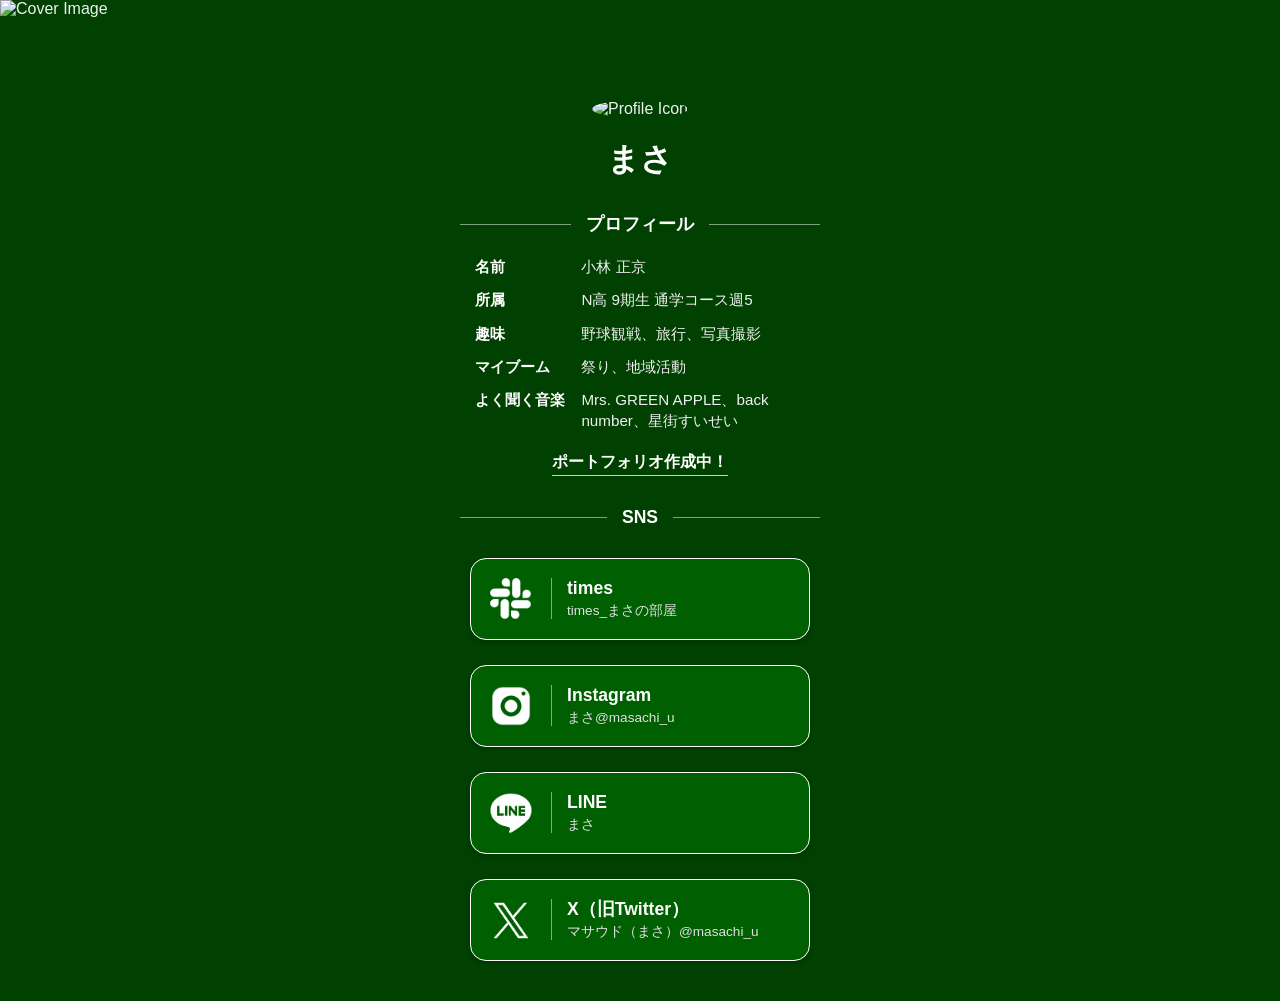
==== index.html @ 16b4132c "Update index.html" ====
<!DOCTYPE html>
<html lang="ja">
<head>
    <meta charset="UTF-8">
    <meta name="viewport" content="width=device-width, initial-scale=1.0">
    <title>My Profile</title>
    <link rel="stylesheet" href="style.css">
</head>
<body>
    <div class="cover-wrapper">
        <img src="images/top.png" alt="Cover Image">
    </div>

    <div class="container">
        <div class="profile-icon">
            <img src="images/icon.png" alt="Profile Icon">
        </div>
        
        <h1 class="title">まさ</h1>

        <div class="section-title"><span>プロフィール</span></div>

        <ul class="profile-list">
            <li>
                <span class="profile-list-label">名前</span>
                <span class="profile-list-value">小林 正京</span>
            </li>
            <li>
                <span class="profile-list-label">所属</span>
                <span class="profile-list-value">N高 9期生 通学コース週5</span>
            </li>
            <li>
                <span class="profile-list-label">趣味</span>
                <span class="profile-list-value">野球観戦、旅行、写真撮影</span>
            </li>
            <li>
                <span class="profile-list-label">マイブーム</span>
                <span class="profile-list-value">祭り、地域活動</span>
            </li>
            <li>
                <span class="profile-list-label">よく聞く音楽</span>
                <span class="profile-list-value">Mrs. GREEN APPLE、back number、星街すいせい</span>
            </li>
        </ul>
        
        <a href="https://example.com/your-portfolio" target="_blank" class="subtitle">ポートフォリオ作成中！</a>

        <div class="section-title"><span>SNS</span></div>

        <div class="social-links">
            <a href="https://n-highschool.slack.com/archives/C070SN9EKV1" target="_blank" class="social-button">
                <img src="images/slack-icon.png" alt="times" class="social-icon">
                <div class="social-text">
                    <span class="social-title">times</span>
                    <span class="social-desc">times_まさの部屋</span>
                </div>
            </a>

            <a href="https://www.instagram.com/masachi_u/" target="_blank" class="social-button">
                <img src="images/instagram-icon.png" alt="Instagram" class="social-icon">
                <div class="social-text">
                    <span class="social-title">Instagram</span>
                    <span class="social-desc">まさ@masachi_u</span>
                </div>
            </a>

            <a href="https://line.me/ti/p/f6ZmLywQ7y" target="_blank" class="social-button">
                <img src="images/LINE-icon.png" alt="LINE" class="social-icon">
                <div class="social-text">
                    <span class="social-title">LINE</span>
                    <span class="social-desc">まさ</span>
                </div>
            </a>

            <a href="https://x.com/masachi_u" target="_blank" class="social-button">
                <img src="images/X-icon.png" alt="LinkedIn" class="social-icon">
                <div class="social-text">
                    <span class="social-title">X（旧Twitter）</span>
                    <span class="social-desc">マサウド（まさ）@masachi_u</span>
                </div>
            </a>
        </div>
    </div>

    <script src="script.js"></script>
</body>
</html>
---- style.css ----
/* 全体設定 */
body {
    margin: 0;
    font-family: "游ゴシック体", 'arial', 'sans-serif';
    background-color: #004000;
    color: #f0f0f0;
}

/* 横幅いっぱいのカバー画像 */
.cover-wrapper {
    width: 100%;
    height: 150px;
}

.cover-wrapper img {
    width: 100%;
    height: 100%;
    object-fit: cover;
}

/* コンテナ設定 (中央寄せ) */
.container {
    max-width: 400px;
    width: 100%;
    margin: 0 auto;
    padding: 0 20px 40px 20px;
    box-sizing: border-box;
    text-align: center;
}

/* プロフィールアイコン (カバー画像に半分重ねる) */
.profile-icon {
    margin-top: -60px;
    position: relative;
    z-index: 2;
}

.profile-icon img {
    width: 180px;
    height: 180px;
    border-radius: 50%;
    object-fit: cover;
    /*box-shadow: 0 8px 16px rgba(0, 0, 0, 0.5);*/
    background-color: #004000;
    border: 10px solid #004000; /* ★ここに白い縁（4pxの太さ）を追加しました！ */
}

/* 大きなタイトル */
.title {
    font-size: 2em;
    margin: 10px 0 20px 0;
    color: #ffffff;
}

/* 小タイトル (両端に線を引くデザイン) */
.section-title {
    display: flex;
    align-items: center;
    color: #ffffff;
    font-size: 1.1em;
    font-weight: bold;
    margin: 30px 0 20px 0;
}

.section-title::before,
.section-title::after {
    content: "";
    flex-grow: 1;
    height: 1px;
    background-color: rgba(255, 255, 255, 0.5);
}

.section-title::before { margin-right: 15px; }
.section-title::after { margin-left: 15px; }

/* プロフィールの箇条書き */
.profile-list {
    list-style: none;
    padding: 0 15px 0 15px;
    margin: 0 0 10px 0;
    text-align: left;
}

.profile-list li {
    display: flex;
    margin-bottom: 12px;
    line-height: 1.4;
    font-size: 0.95em;
}

.profile-list li:last-child {
    margin-bottom: 0;
}

/* 箇条書きの見出し部分 */
.profile-list-label {
    font-weight: bold;
    color: #ffffff;
    width: 7em;
    flex-shrink: 0;
}

/* 箇条書きの内容部分 */
.profile-list-value {
    color: #f0f0f0;
}

/* ポートフォリオ等のリンク */
.subtitle {
    display: inline-block;
    font-size: 1em;
    font-weight: bold;
    margin-bottom: 1px;
    color: #ffffff;
    text-decoration: none;
    border-bottom: 1px solid #cccccc;
    padding: 10px 0 2px 0;
    transition: color 0.3s ease, border-color 0.3s ease;
}

.subtitle:hover {
    color: #ffffff;
    border-bottom-color: #ffffff;
}

/* SNSリンクボタンの大枠 */
.social-links {
    display: flex;
    flex-direction: column;
    margin: 30px 10px 0 10px;
    gap: 25px; 
}

/* 各SNSボタンのデザイン */
.social-button {
    display: flex;
    align-items: center;
    justify-content: flex-start;
    background-color: #005F00;
    border: 1px solid #ffffff;
    padding: 15px 15px;
    border-radius: 16px;
    text-decoration: none;
    color: #ffffff;
    transition: background-color 0.3s ease, transform 0.2s ease;
    box-shadow: 0 2px 4px rgba(0, 0, 0, 0.2);
}

.social-button:hover {
    transform: translateY(-2px);
    background-color: #007000;
    box-shadow: 0 4px 8px rgba(0, 0, 0, 0.4);
}

/* SNSのアイコン画像 */
.social-icon {
    width: 50px;
    height: 50px;
    object-fit: contain;
    border-radius: 4px;
}

/* SNSテキストと縦線の部分 */
.social-text {
    display: flex;
    flex-direction: column;
    text-align: left;
    border-left: 1px solid rgba(255, 255, 255, 0.5);
    margin-left: 15px;
    padding-left: 15px;
    flex-grow: 1;
}

/* SNSの1行目のタイトル */
.social-title {
    font-weight: bold;
    font-size: 1.1em;
    line-height: 1.2;
    margin-bottom: 4px;
}

/* SNSの2行目の説明文 */
.social-desc {
    font-size: 0.85em;
    color: #e0e0e0;
    line-height: 1.2;
}

/* スマホ用の微調整 */
@media (max-width: 400px) {
    .social-title {
        font-size: 1em;
    }
    .social-desc {
        font-size: 0.75em;
    }
}
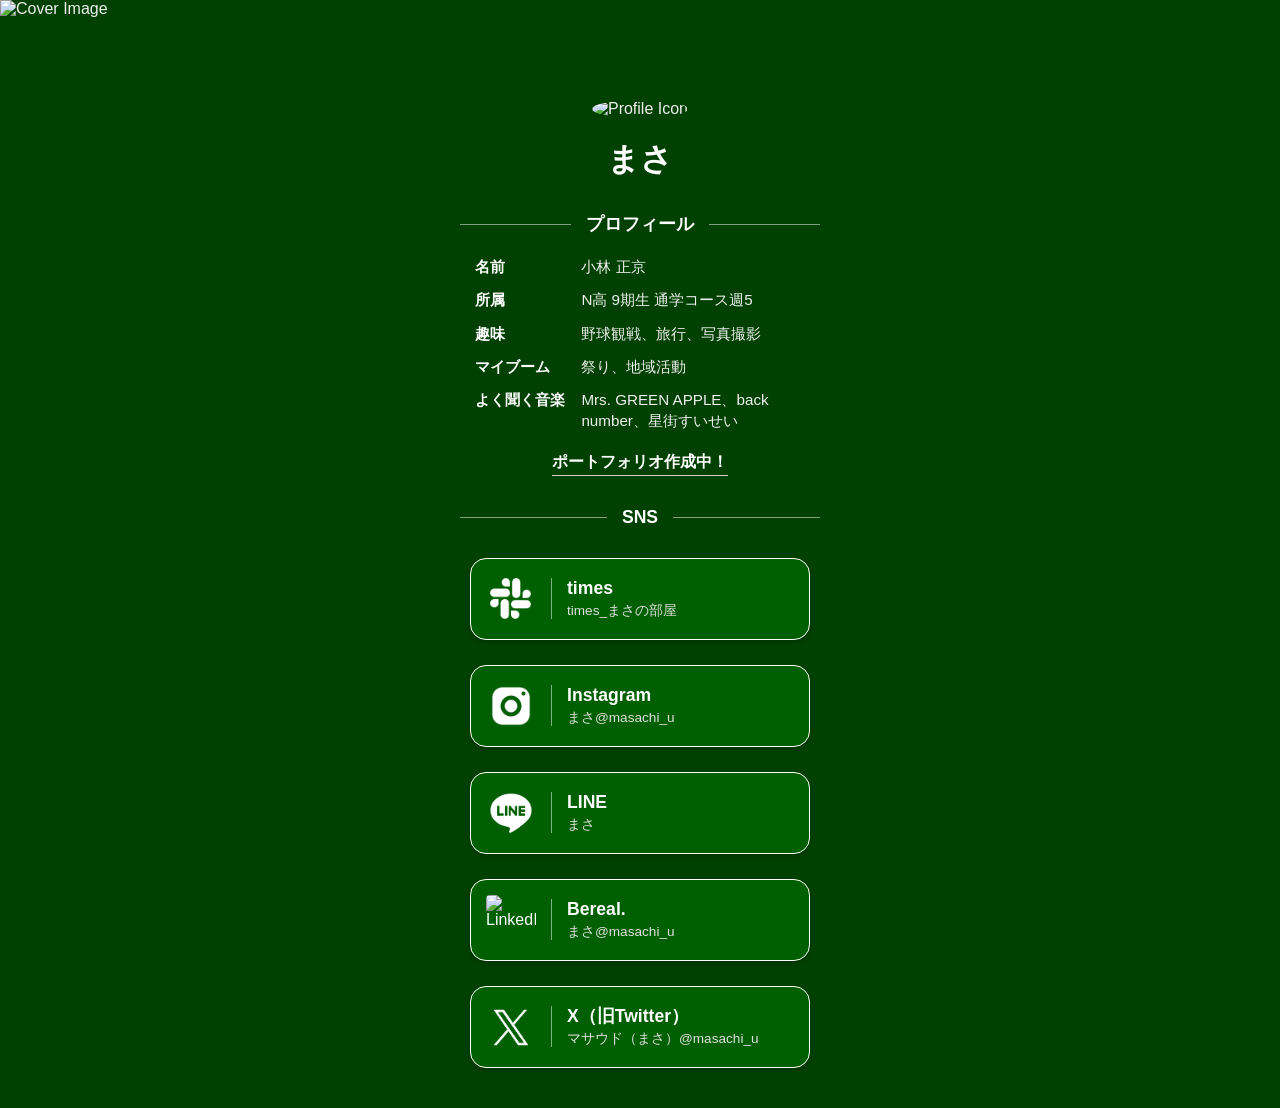
==== commit a6f5a64f: "Update index.html" ====
--- a/index.html
+++ b/index.html
@@ -43,7 +43,7 @@
             </li>
         </ul>
         
-        <a href="https://example.com/your-portfolio" target="_blank" class="subtitle">ポートフォリオ作成中！</a>
+        <a href="#" target="_blank" class="subtitle">ポートフォリオ作成中！</a>
 
         <div class="section-title"><span>SNS</span></div>
 
@@ -55,7 +55,6 @@
                     <span class="social-desc">times_まさの部屋</span>
                 </div>
             </a>
-
             <a href="https://www.instagram.com/masachi_u/" target="_blank" class="social-button">
                 <img src="images/instagram-icon.png" alt="Instagram" class="social-icon">
                 <div class="social-text">
@@ -63,7 +62,6 @@
                     <span class="social-desc">まさ@masachi_u</span>
                 </div>
             </a>
-
             <a href="https://line.me/ti/p/f6ZmLywQ7y" target="_blank" class="social-button">
                 <img src="images/LINE-icon.png" alt="LINE" class="social-icon">
                 <div class="social-text">
@@ -71,7 +69,13 @@
                     <span class="social-desc">まさ</span>
                 </div>
             </a>
-
+            <a href="https://bere.al/masachi_u" target="_blank" class="social-button">
+                <img src="images/bereal-icon.png" alt="LinkedIn" class="social-icon">
+                <div class="social-text">
+                    <span class="social-title">Bereal.</span>
+                    <span class="social-desc">まさ@masachi_u</span>
+                </div>
+            </a>
             <a href="https://x.com/masachi_u" target="_blank" class="social-button">
                 <img src="images/X-icon.png" alt="LinkedIn" class="social-icon">
                 <div class="social-text">
--- a/style.css
+++ b/style.css
@@ -1,7 +1,7 @@
 /* 全体設定 */
 body {
     margin: 0;
-    font-family: "游ゴシック体", 'arial', 'sans-serif';
+    font-family: "游ゴシック体", "arial", "sans-serif";
     background-color: #004000;
     color: #f0f0f0;
 }
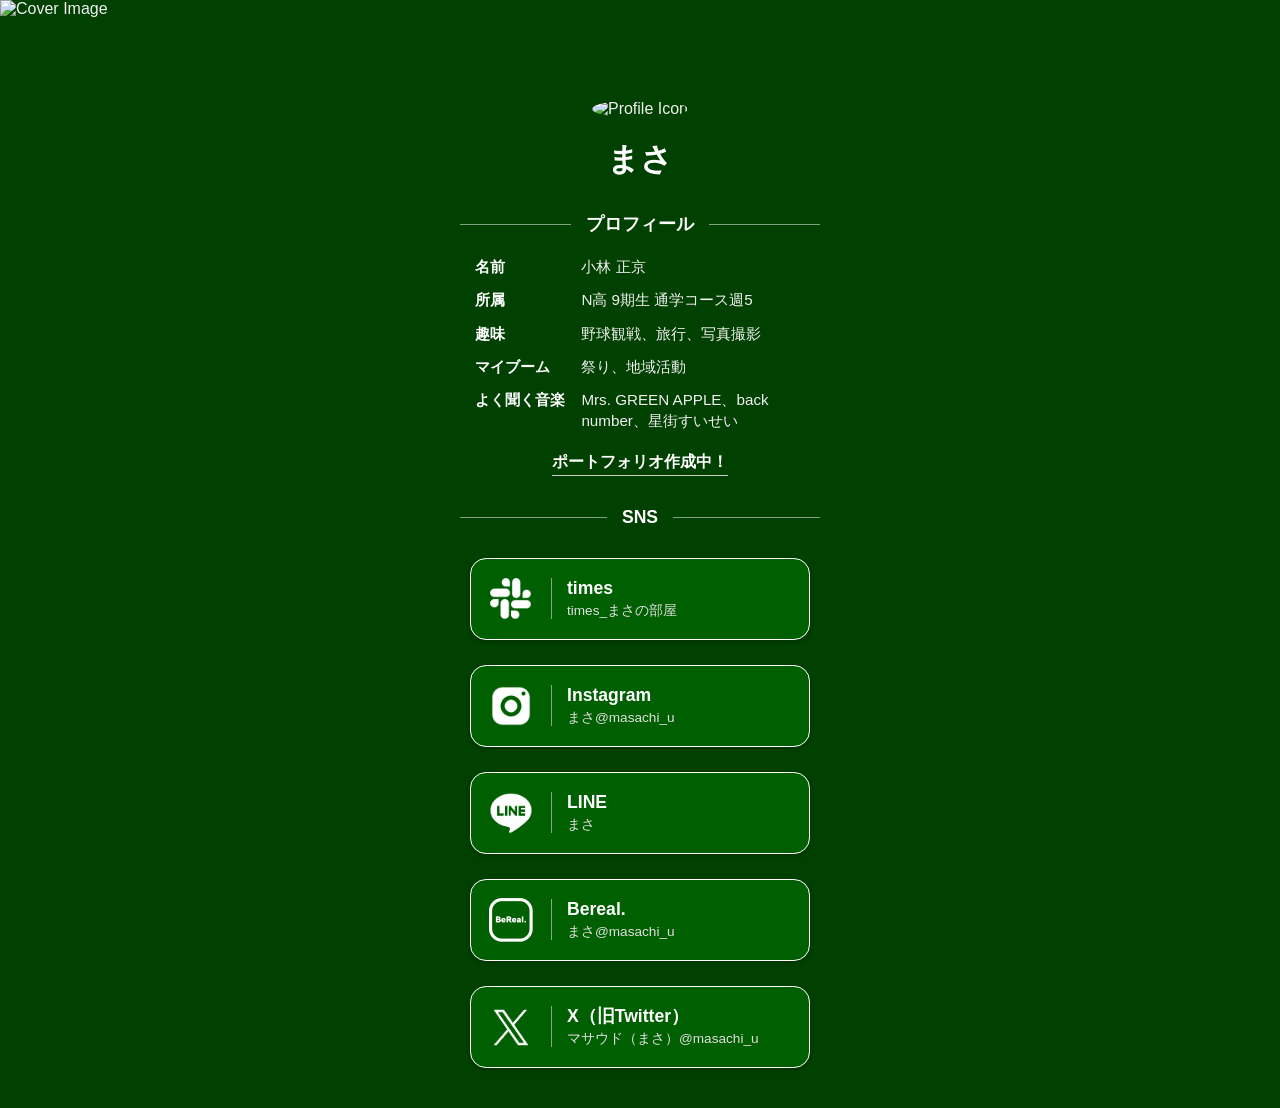
==== commit b26bced2: "Update index.html" ====
--- a/index.html
+++ b/index.html
@@ -70,14 +70,14 @@
                 </div>
             </a>
             <a href="https://bere.al/masachi_u" target="_blank" class="social-button">
-                <img src="images/bereal-icon.png" alt="LinkedIn" class="social-icon">
+                <img src="images/bereal-icon.png" alt="BeReal" class="social-icon">
                 <div class="social-text">
                     <span class="social-title">Bereal.</span>
                     <span class="social-desc">まさ@masachi_u</span>
                 </div>
             </a>
             <a href="https://x.com/masachi_u" target="_blank" class="social-button">
-                <img src="images/X-icon.png" alt="LinkedIn" class="social-icon">
+                <img src="images/X-icon.png" alt="X" class="social-icon">
                 <div class="social-text">
                     <span class="social-title">X（旧Twitter）</span>
                     <span class="social-desc">マサウド（まさ）@masachi_u</span>
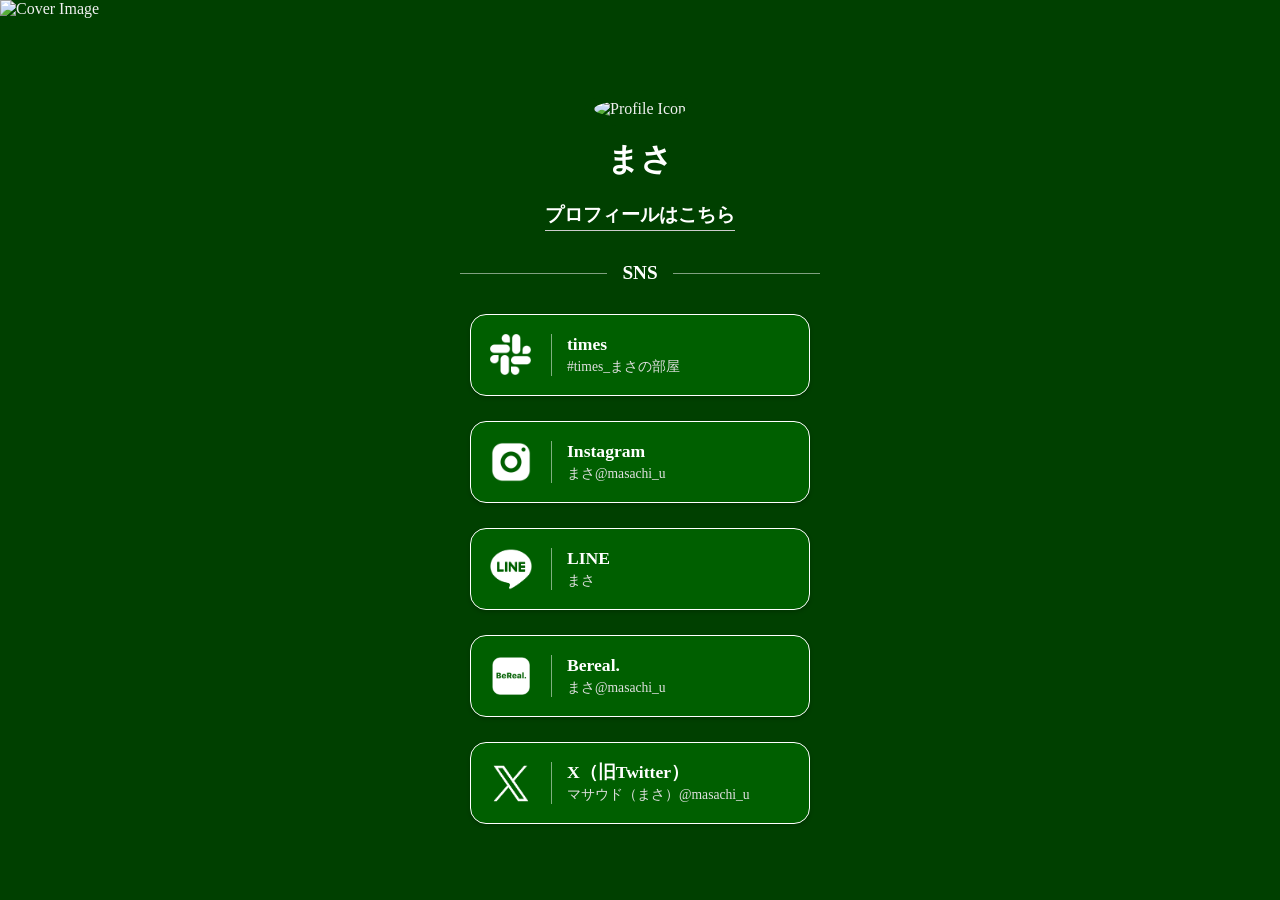
==== commit 3f49751f: "Add files via upload" ====
--- a/index.html
+++ b/index.html
@@ -18,32 +18,7 @@
         
         <h1 class="title">まさ</h1>
 
-        <div class="section-title"><span>プロフィール</span></div>
-
-        <ul class="profile-list">
-            <li>
-                <span class="profile-list-label">名前</span>
-                <span class="profile-list-value">小林 正京</span>
-            </li>
-            <li>
-                <span class="profile-list-label">所属</span>
-                <span class="profile-list-value">N高 9期生 通学コース週5</span>
-            </li>
-            <li>
-                <span class="profile-list-label">趣味</span>
-                <span class="profile-list-value">野球観戦、旅行、写真撮影</span>
-            </li>
-            <li>
-                <span class="profile-list-label">マイブーム</span>
-                <span class="profile-list-value">祭り、地域活動</span>
-            </li>
-            <li>
-                <span class="profile-list-label">よく聞く音楽</span>
-                <span class="profile-list-value">Mrs. GREEN APPLE、back number、星街すいせい</span>
-            </li>
-        </ul>
-        
-        <a href="#" target="_blank" class="subtitle">ポートフォリオ作成中！</a>
+        <a href="Portfolio/index.html" target="_blank" class="subtitle">プロフィールはこちら</a>
 
         <div class="section-title"><span>SNS</span></div>
 
@@ -52,7 +27,7 @@
                 <img src="images/slack-icon.png" alt="times" class="social-icon">
                 <div class="social-text">
                     <span class="social-title">times</span>
-                    <span class="social-desc">times_まさの部屋</span>
+                    <span class="social-desc">#times_まさの部屋</span>
                 </div>
             </a>
             <a href="https://www.instagram.com/masachi_u/" target="_blank" class="social-button">
@@ -88,4 +63,4 @@
 
     <script src="script.js"></script>
 </body>
-</html>
+</html>
--- a/style.css
+++ b/style.css
@@ -1,7 +1,7 @@
 /* 全体設定 */
 body {
     margin: 0;
-    font-family: "游ゴシック体", "arial", "sans-serif";
+    font-family: "游ゴシック体";
     background-color: #004000;
     color: #f0f0f0;
 }
@@ -48,7 +48,7 @@
 /* 大きなタイトル */
 .title {
     font-size: 2em;
-    margin: 10px 0 20px 0;
+    margin: 10px 0 10px 0;
     color: #ffffff;
 }
 
@@ -57,7 +57,7 @@
     display: flex;
     align-items: center;
     color: #ffffff;
-    font-size: 1.1em;
+    font-size: 1.2em;
     font-weight: bold;
     margin: 30px 0 20px 0;
 }
@@ -73,42 +73,10 @@
 .section-title::before { margin-right: 15px; }
 .section-title::after { margin-left: 15px; }
 
-/* プロフィールの箇条書き */
-.profile-list {
-    list-style: none;
-    padding: 0 15px 0 15px;
-    margin: 0 0 10px 0;
-    text-align: left;
-}
-
-.profile-list li {
-    display: flex;
-    margin-bottom: 12px;
-    line-height: 1.4;
-    font-size: 0.95em;
-}
-
-.profile-list li:last-child {
-    margin-bottom: 0;
-}
-
-/* 箇条書きの見出し部分 */
-.profile-list-label {
-    font-weight: bold;
-    color: #ffffff;
-    width: 7em;
-    flex-shrink: 0;
-}
-
-/* 箇条書きの内容部分 */
-.profile-list-value {
-    color: #f0f0f0;
-}
-
 /* ポートフォリオ等のリンク */
 .subtitle {
     display: inline-block;
-    font-size: 1em;
+    font-size: 1.2em;
     font-weight: bold;
     margin-bottom: 1px;
     color: #ffffff;
@@ -136,7 +104,7 @@
     display: flex;
     align-items: center;
     justify-content: flex-start;
-    background-color: #005F00;
+    background-color: #005f00;
     border: 1px solid #ffffff;
     padding: 15px 15px;
     border-radius: 16px;
@@ -194,4 +162,4 @@
     .social-desc {
         font-size: 0.75em;
     }
-}
+}
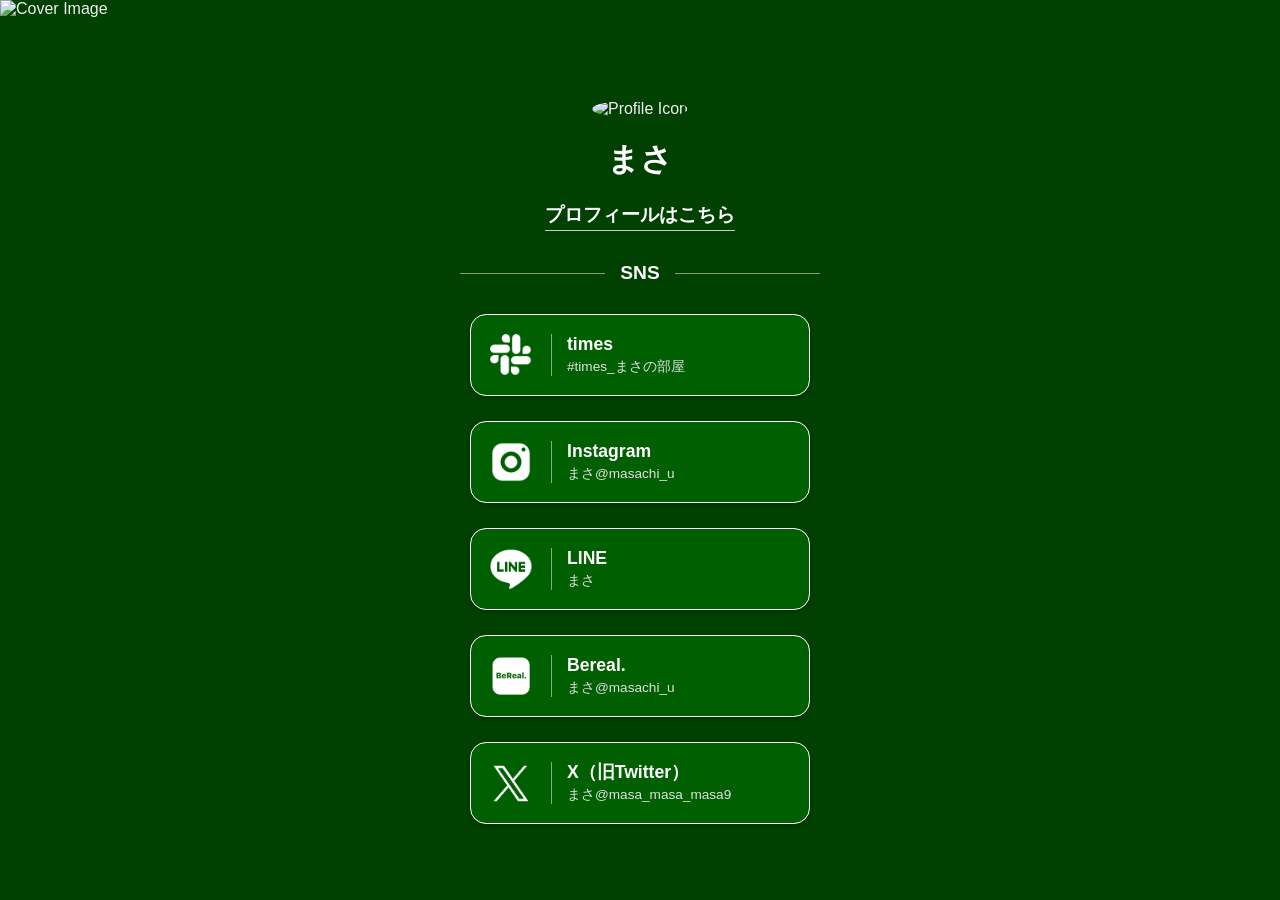
==== commit 38317f46: "Update index.html" ====
--- a/index.html
+++ b/index.html
@@ -55,7 +55,7 @@
                 <img src="images/X-icon.png" alt="X" class="social-icon">
                 <div class="social-text">
                     <span class="social-title">X（旧Twitter）</span>
-                    <span class="social-desc">マサウド（まさ）@masachi_u</span>
+                    <span class="social-desc">まさ@masa_masa_masa9</span>
                 </div>
             </a>
         </div>
@@ -63,4 +63,4 @@
 
     <script src="script.js"></script>
 </body>
-</html>+</html>
--- a/style.css
+++ b/style.css
@@ -1,7 +1,7 @@
 /* 全体設定 */
 body {
     margin: 0;
-    font-family: "游ゴシック体";
+    font-family: "游ゴシック体","Arial";
     background-color: #004000;
     color: #f0f0f0;
 }
@@ -162,4 +162,4 @@
     .social-desc {
         font-size: 0.75em;
     }
-}+}
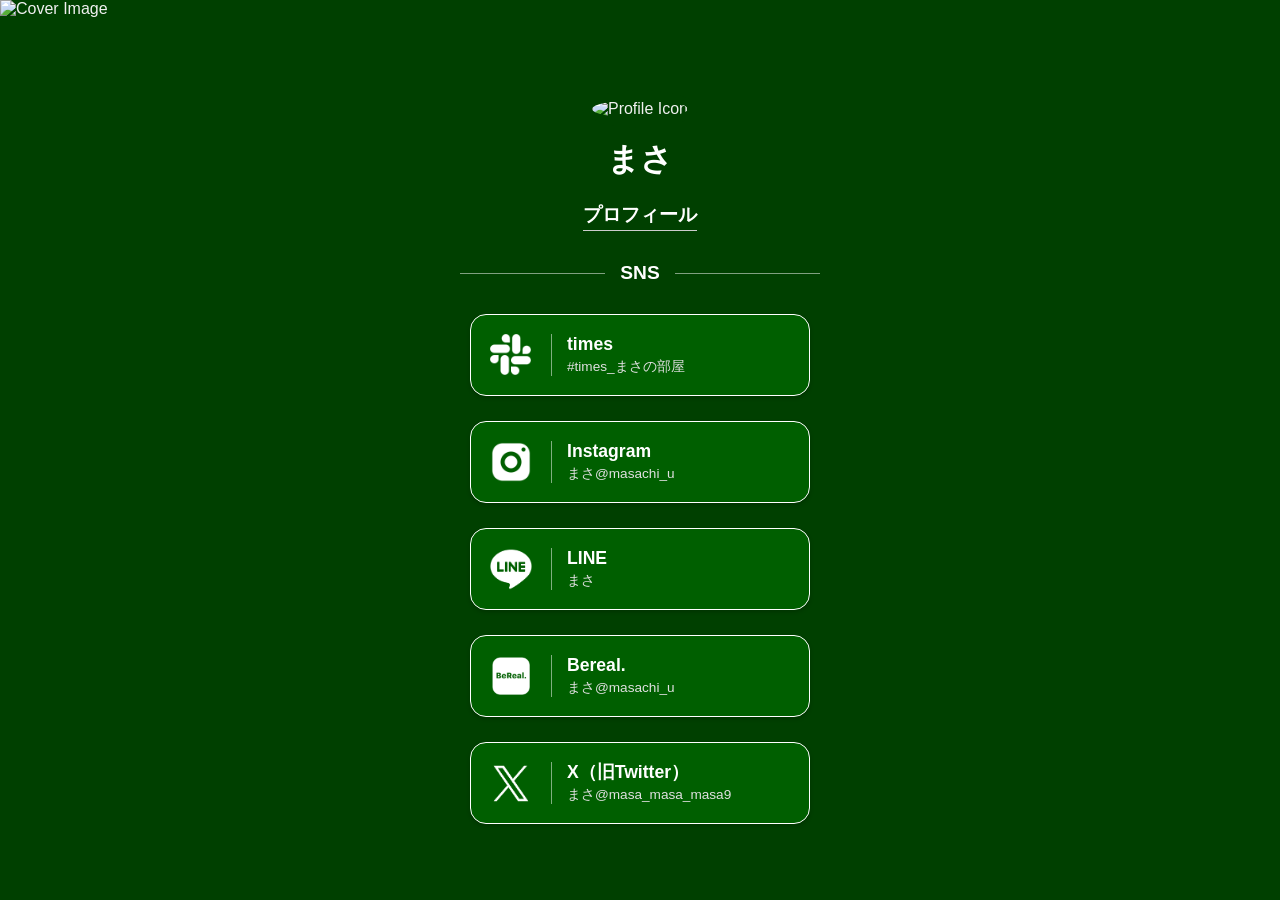
==== commit 8d94705b: "Update index.html" ====
--- a/index.html
+++ b/index.html
@@ -18,7 +18,7 @@
         
         <h1 class="title">まさ</h1>
 
-        <a href="Portfolio/index.html" target="_blank" class="subtitle">プロフィールはこちら</a>
+        <a href="Portfolio/index.html" target="_blank" class="subtitle">プロフィール</a>
 
         <div class="section-title"><span>SNS</span></div>
 
@@ -51,7 +51,7 @@
                     <span class="social-desc">まさ@masachi_u</span>
                 </div>
             </a>
-            <a href="https://x.com/masachi_u" target="_blank" class="social-button">
+            <a href="https://x.com/masa_masa_masa9" target="_blank" class="social-button">
                 <img src="images/X-icon.png" alt="X" class="social-icon">
                 <div class="social-text">
                     <span class="social-title">X（旧Twitter）</span>
